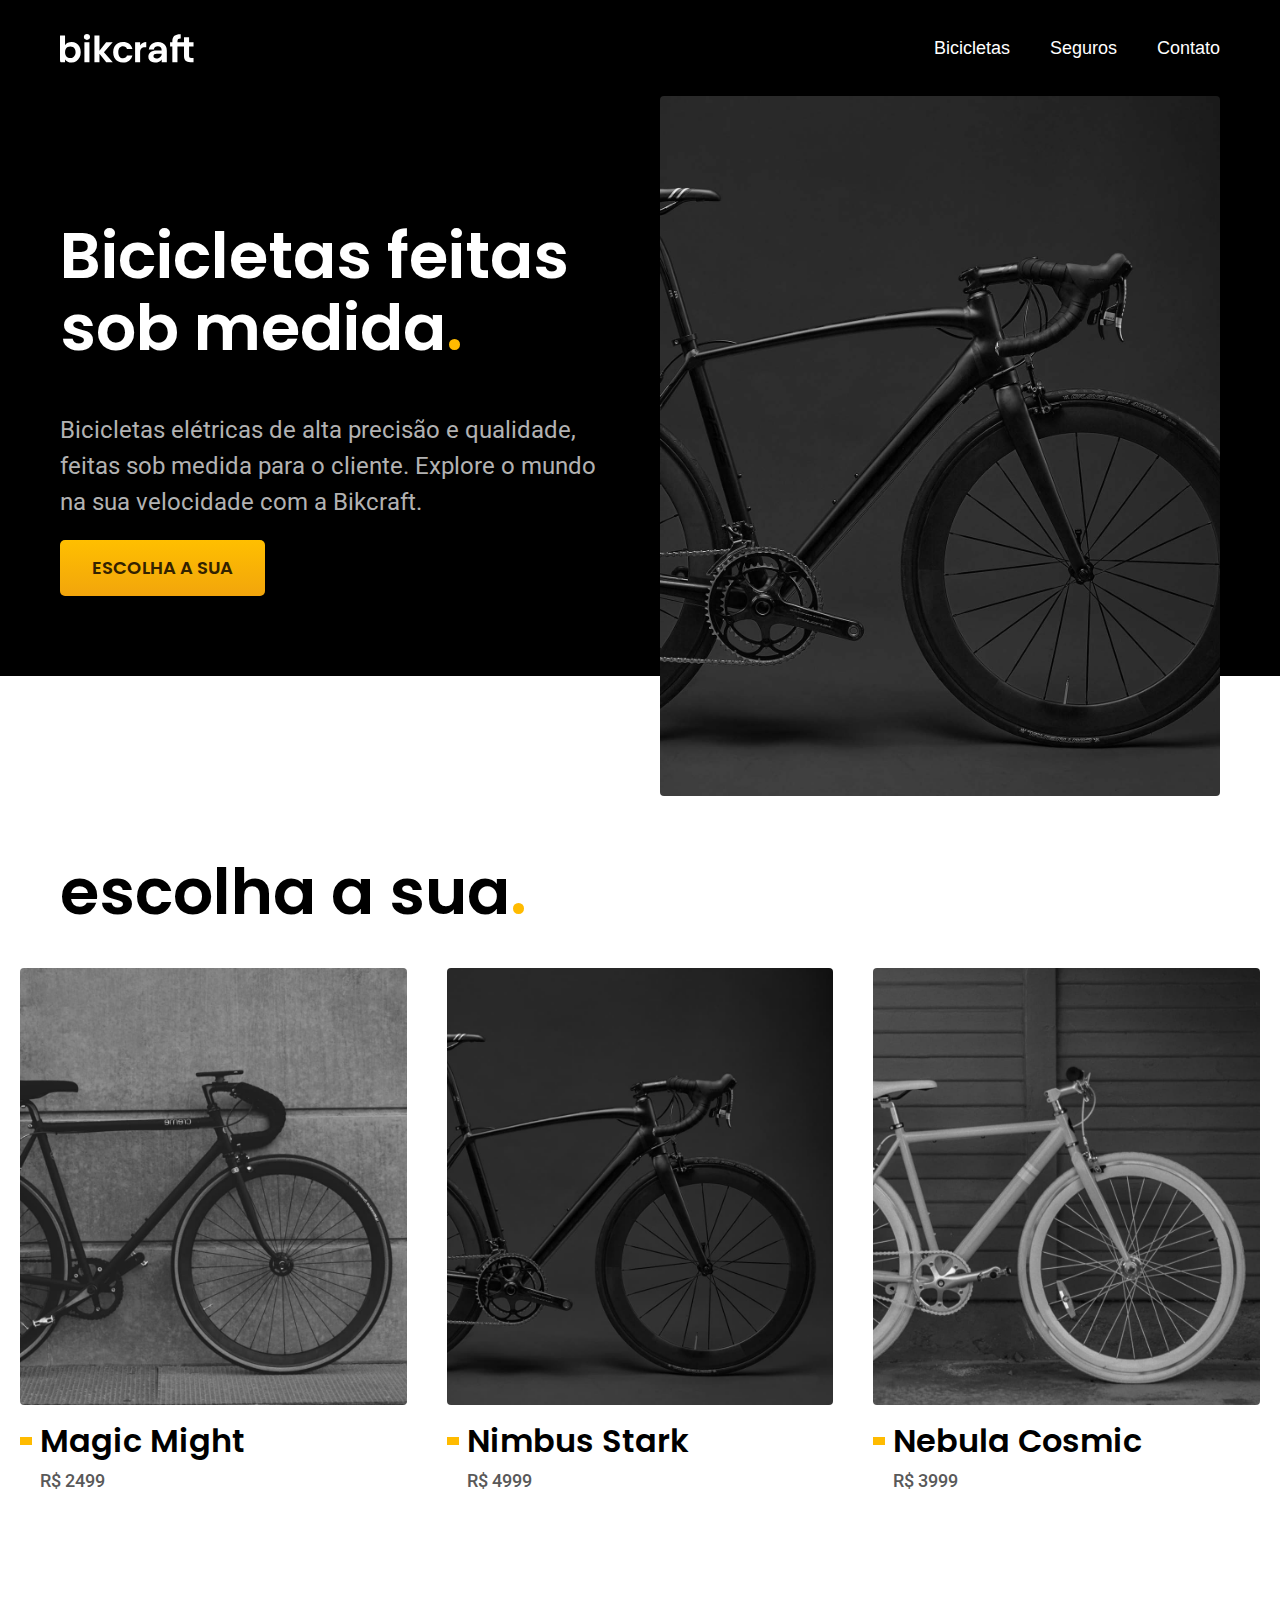
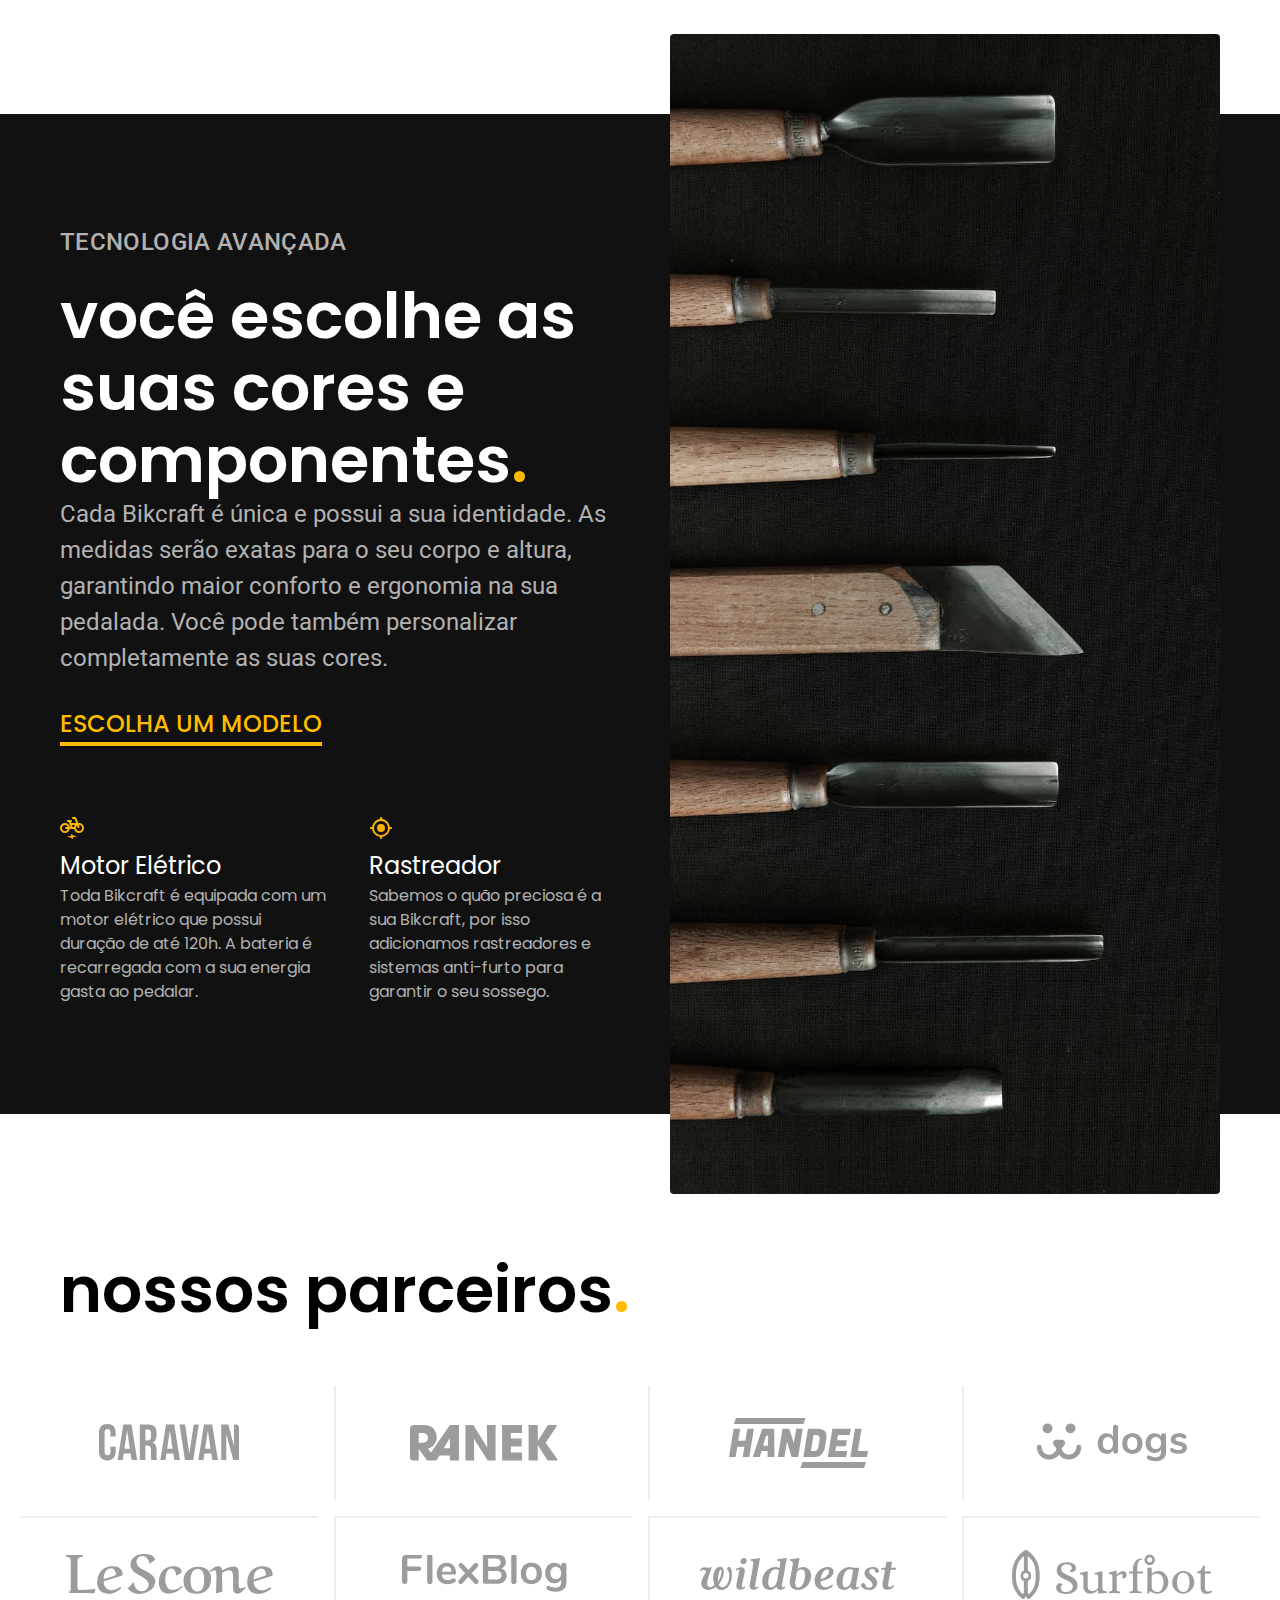
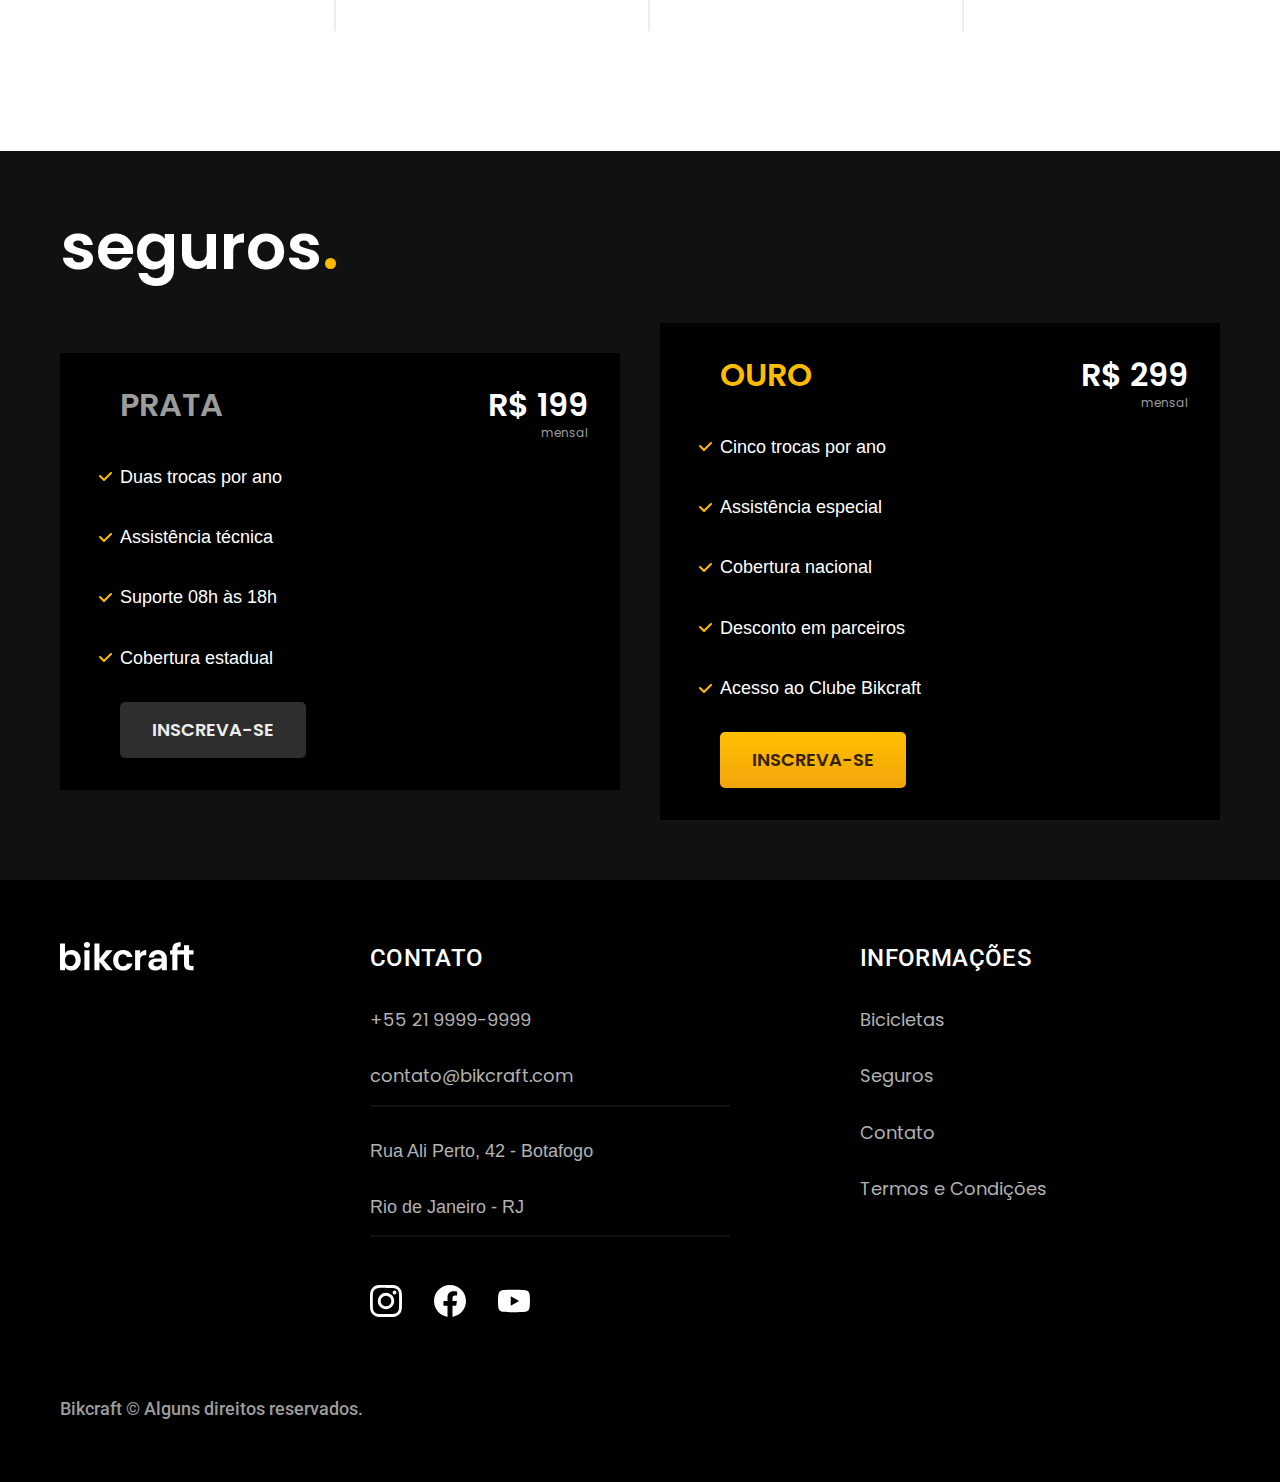
==== index.html @ ca88aca2 "alteração style.css" ====
<!DOCTYPE html>
<html lang="pt-br">

<head>
  <meta charset="UTF-8">
  <meta name="viewport" content="width=device-width, initial-scale=1.0">

  <title>Bikcraft - Bicicletas Elétricas</title>
  <meta name="description" content="">
  <link rel="preload" href="/css/style.css" as="style">
  <link rel="stylesheet" href="./css/style.css">
  <link rel="stylesheet" href="./css/style.css">

  <link rel="preconnect" href="https://fonts.googleapis.com">
  <link rel="preconnect" href="https://fonts.gstatic.com" crossorigin>
  <link href="https://fonts.googleapis.com/css2?family=Poppins:wght@400;600&family=Merriweather:ital,wght@1,900&family=Roboto:wght@400;500&display=swap" rel="stylesheet">
</head>

<body>
  <header class="header-bg">
    <div class="header container">
      <img src="img/bikcraft.svg" alt="Bikcraft">

      <nav aria-label="primaria">
        <ul class="header-menu font-1-m">
          <li><a href="./bicicletas.html">Bicicletas</a></li>
          <li><a href="./seguros.html">Seguros</a></li>
          <li><a href="./contato.html">Contato</a></li>
        </ul>
      </nav>
    </div>
  </header>

  <main class="introducao-bg">
    <div class="introducao container">
      <div class="introducao-conteudo">
        <h1 class="font-1-xxl cor-0">Bicicletas feitas
          sob medida<span class="cor-p1 font-1-xxl">.</span></h1>
        <p class="font-2-l cor-5">Bicicletas elétricas de alta precisão e qualidade, feitas sob medida para o cliente. Explore o mundo na sua velocidade com a Bikcraft.</p>
        <a class="botao" href="./bicicletas.html">ESCOLHA A SUA</a>
      </div>
      <div>
        <img src="img/fotos/introducao.jpg" alt="Bicicleta elétrica preta">
      </div>
    </div>
  </main>

  <article class="bicicletas-lista">
    <h2 class="font-1-xxl container">escolha a sua<span class="cor-p1 font-1-xxl">.</span>
    </h2>

    <ul>
      <li>
        <a href="./bicicletas/magic.html">
          <img src="img/bicicletas/magic-home.jpg" alt="bicicleta preta">
          <h3 class="font-1-xl cor-12">Magic Might</h3>
          <span class="font-2-m cor-8">R$ 2499</span>
        </a>
      </li>
      <li>
        <a href="./bicicletas/magic.html">
          <img src="img/bicicletas/nimbus-home.jpg" alt="bicicleta preta">
          <h3 class="font-1-xl cor-12">Nimbus Stark</h3>
          <span class="font-2-m cor-8">R$ 4999</span>
        </a>
      </li>
      <li>
        <a href="./bicicletas/magic.html">
          <img src="img/bicicletas/nebula-home.jpg" alt="bicicleta preta">
          <h3 class="font-1-xl cor-12">Nebula Cosmic</h3>
          <span class="font-2-m cor-8">R$ 3999</span>
        </a>
      </li>
    </ul>
  </article>

  <article class="tecnologia-bg">
    <div class="tecnologia container">
      <div class="tecnologia-conteudo">
        <span class="cor-5 font-2-l-b">Tecnologia Avançada</span>

        <h1 class="font-1-xxl cor-0">você escolhe as suas cores e componentes<span class="cor-p1 font-1-xxl">.</span></h1>
        <p class="cor-5 font-2-l">Cada Bikcraft é única e possui a sua identidade. As medidas serão exatas para o seu corpo e altura, garantindo maior conforto e ergonomia na sua pedalada. Você pode também personalizar completamente as suas cores.</p>
        <a class="link" href="./bicicleta.html">ESCOLHA UM MODELO</a>
        <div class="info-flex">
          <div>
            <img src="img/icones/eletrica.svg" alt="">
            <h3 class="font-1-l cor-0">Motor Elétrico</h3>
            <p class="cor-5 font-1-s">Toda Bikcraft é equipada com um motor elétrico que possui duração de até 120h. A bateria é recarregada com a sua energia gasta ao pedalar.</p>
          </div>
          <div>
            <img src="img/icones/rastreador.svg" alt="">
            <h3 class="font-1-l cor-0"">Rastreador</h3>
        <p class=" cor-5 font-1-s">Sabemos o quão preciosa é a sua Bikcraft, por isso adicionamos rastreadores e sistemas anti-furto para garantir o seu sossego.</p>
          </div>
        </div>
      </div>
      <div class="tecnologia-imagem">
        <img src="img/fotos/tecnologia.jpg" alt="">
      </div>
    </div>
  </article>


  <section class="parceiros" aria-label="Nossos Parceiros">
    <h2 class="container font-1-xxl">nossos parceiros<span class="cor-p1 font-1-xxl">.</span></h2>

    <ul>
      <li><img src="img/parceiros/caravan.svg" alt="caravan"></li>
      <li><img src="img/parceiros/ranek.svg" alt="ranek.svg"></li>
      <li><img src="img/parceiros/handel.svg" alt="handel.svg"></li>
      <li><img src="img/parceiros/dogs.svg" alt="dogs.svg"></li>
      <li><img src="img/parceiros/lescone.svg" alt="lescone.svg"></li>
      <li><img src="img/parceiros/flexblog.svg" alt="flexblog.svg"></li>
      <li><img src="img/parceiros/wildbeast.svg" alt="wildbeast.svg"></li>
      <li><img src="img/parceiros/surfbot.svg" alt="surfbot.svg"></li>
    </ul>
  </section>


  <article class="seguros-bg">
    <div class="seguros container">
      <h2 class="font-1-xxl cor-0">seguros<span class="cor-p1 font-1-xxl">.</span></h2>
      <div class="seguros-item">
        <h3 class="font-1-xl cor-6">PRATA</h3>
        <span class="font-1-xl cor-0">R$ 199 <span class="font-1-xs cor-6">mensal</span></span>
        <ul class="font-2-m cor-0">
          <li>Duas trocas por ano</li>
          <li>Assistência técnica</li>
          <li>Suporte 08h às 18h</li>
          <li>Cobertura estadual</li>
        </ul>
        <a class="botao secundario" href="./orcamento.html">Inscreva-se</a>
      </div>

      <div class="seguros-item">
        <h3 class="font-1-xl cor-p1">OURO</h3>
        <span class="font-1-xl cor-0">R$ 299 <span class="font-1-xs cor-6">mensal</span></span>
        <ul class="font-2-m cor-0">
          <li>Cinco trocas por ano</li>
          <li>Assistência especial</li>
          <li>Cobertura nacional</li>
          <li>Desconto em parceiros</li>
          <li>Acesso ao Clube Bikcraft</li>

        </ul>
        <a class="botao " href="./orcamento.html">Inscreva-se</a>
      </div>
    </div>
  </article>

  <footer class="footer-bg">

    <div class="footer container">
      <img src="img/bikcraft.svg" alt="Bikcraft">
      <div class="footer-contato">
        <h3 class="font-2-l-b cor-0">Contato</h3>
        <ul class="font-2-m cor-5">
          <li> <a class="font-1-m cor-5" href="tel:+55219999999">+55 21 9999-9999</a></li>
          <li> <a class="font-1-m cor-5" href="mailto:contato@bikcraft.com">contato@bikcraft.com</a></li>
          <li>Rua Ali Perto, 42 - Botafogo</li>
          <li>Rio de Janeiro - RJ</li>
        </ul>
        <div class="footer-redes">
          <a href="">
            <img src="img/redes/instagram.svg" alt="Instagram">
          </a>
          <a href="">
            <img src="img/redes/facebook.svg" alt="Facebook">
          </a>
          <a href="">
            <img src="img/redes/youtube.svg" alt="Youtube">
          </a>

        </div>
      </div>
      <div class="footer-informacoes">
        <h3 class="font-2-l-b cor-0">Informações</h3>
        <nav>
          <ul class="font-1-m cor-5">
            <li><a class="font-1-m cor-5" href="./bicicletas.html">Bicicletas</a></li>
            <li><a class="font-1-m cor-5" href="./seguros.html">Seguros</a></li>
            <li><a class="font-1-m cor-5" href="./contato.html">Contato</a></li>
            <li><a class="font-1-m cor-5" href="./termos.html">Termos e Condições</a></li>
          </ul>
        </nav>

      </div>
      <p class=" footer-copy font-2-m cor-6">Bikcraft © Alguns direitos reservados.</p>
    </div>
  </footer>
</body>

</html>
---- css/style.css ----
@import "./global/global.css";
@import "/css/ultilidades/tipografia.css";
@import "/css/ultilidades/cores.css";
@import "./global/header.css";
@import "./home/footer.css";
/* Ultilidades */

/* Home */
@import "./home/introducao.css";
@import "./home/tecnologia.css";
@import "./home/parceiros.css";
@import "./home/depoimento.css";
/*Bicicletas */
@import "./bicicletas/bicicletas-lista.css";

/* Bicicletas */
@import "./bicicletas/bicicletas.css";
@import "./bicicletas/bicicletas-lista.css";

/*Bicicleta */
@import "./bicicleta/bicicleta.css";
@import "./bicicleta/seguro.css";

/* Seguros */
@import "./seguros/seguros.css";
@import "./seguros/perguntas.css";

/* Contato */
@import "./contato/contato.css";
@import "./contato/lojas.css";

/*Termos*/
@import "./termos/termos.css";

@import "/css/ultilidades/formulario.css";
@import "/css/ultilidades/componentes.css";



@import "/css/orcamento/orcamento.css";
---- css/style.css ----
@import "./global/global.css";
@import "/css/ultilidades/tipografia.css";
@import "/css/ultilidades/cores.css";
@import "./global/header.css";
@import "./home/footer.css";
/* Ultilidades */

/* Home */
@import "./home/introducao.css";
@import "./home/tecnologia.css";
@import "./home/parceiros.css";
@import "./home/depoimento.css";
/*Bicicletas */
@import "./bicicletas/bicicletas-lista.css";

/* Bicicletas */
@import "./bicicletas/bicicletas.css";
@import "./bicicletas/bicicletas-lista.css";

/*Bicicleta */
@import "./bicicleta/bicicleta.css";
@import "./bicicleta/seguro.css";

/* Seguros */
@import "./seguros/seguros.css";
@import "./seguros/perguntas.css";

/* Contato */
@import "./contato/contato.css";
@import "./contato/lojas.css";

/*Termos*/
@import "./termos/termos.css";

@import "/css/ultilidades/formulario.css";
@import "/css/ultilidades/componentes.css";



@import "/css/orcamento/orcamento.css";
---- css/style.css ----
@import "./global/global.css";
@import "/css/ultilidades/tipografia.css";
@import "/css/ultilidades/cores.css";
@import "./global/header.css";
@import "./home/footer.css";
/* Ultilidades */

/* Home */
@import "./home/introducao.css";
@import "./home/tecnologia.css";
@import "./home/parceiros.css";
@import "./home/depoimento.css";
/*Bicicletas */
@import "./bicicletas/bicicletas-lista.css";

/* Bicicletas */
@import "./bicicletas/bicicletas.css";
@import "./bicicletas/bicicletas-lista.css";

/*Bicicleta */
@import "./bicicleta/bicicleta.css";
@import "./bicicleta/seguro.css";

/* Seguros */
@import "./seguros/seguros.css";
@import "./seguros/perguntas.css";

/* Contato */
@import "./contato/contato.css";
@import "./contato/lojas.css";

/*Termos*/
@import "./termos/termos.css";

@import "/css/ultilidades/formulario.css";
@import "/css/ultilidades/componentes.css";



@import "/css/orcamento/orcamento.css";
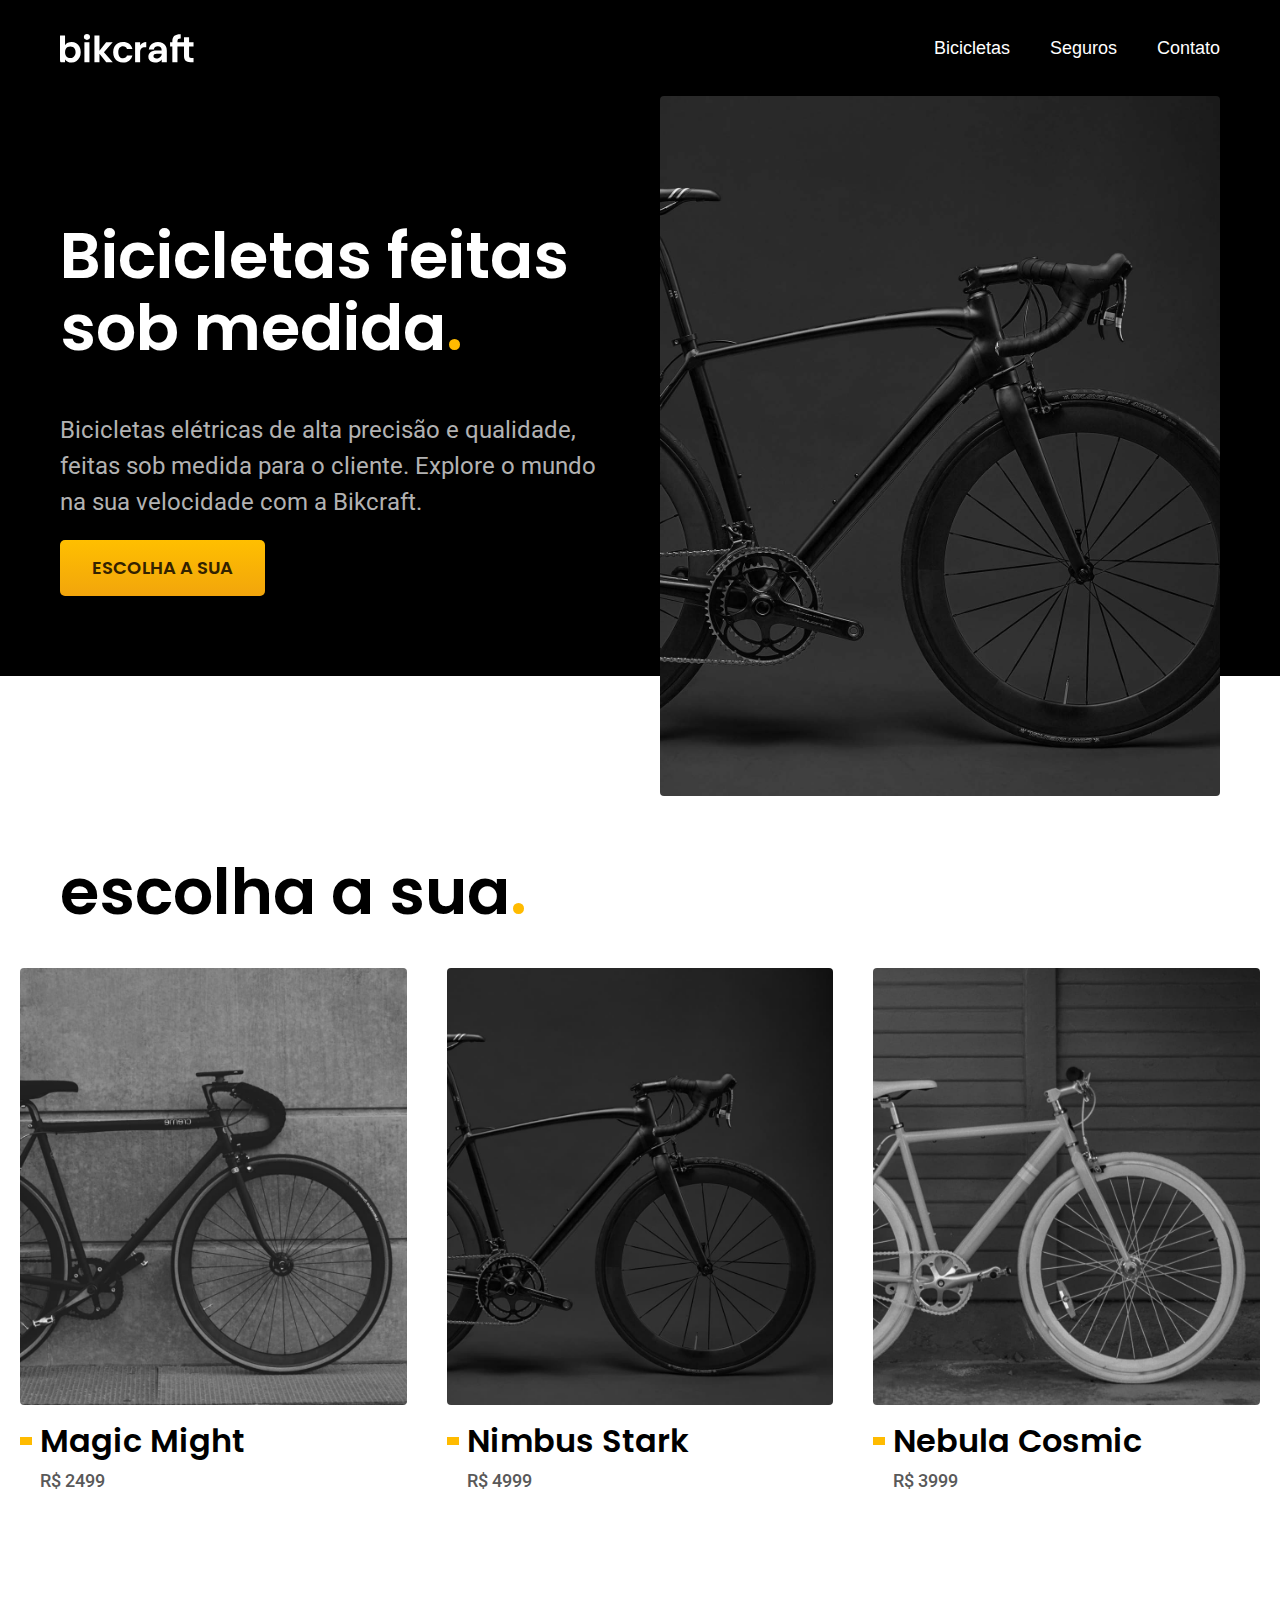
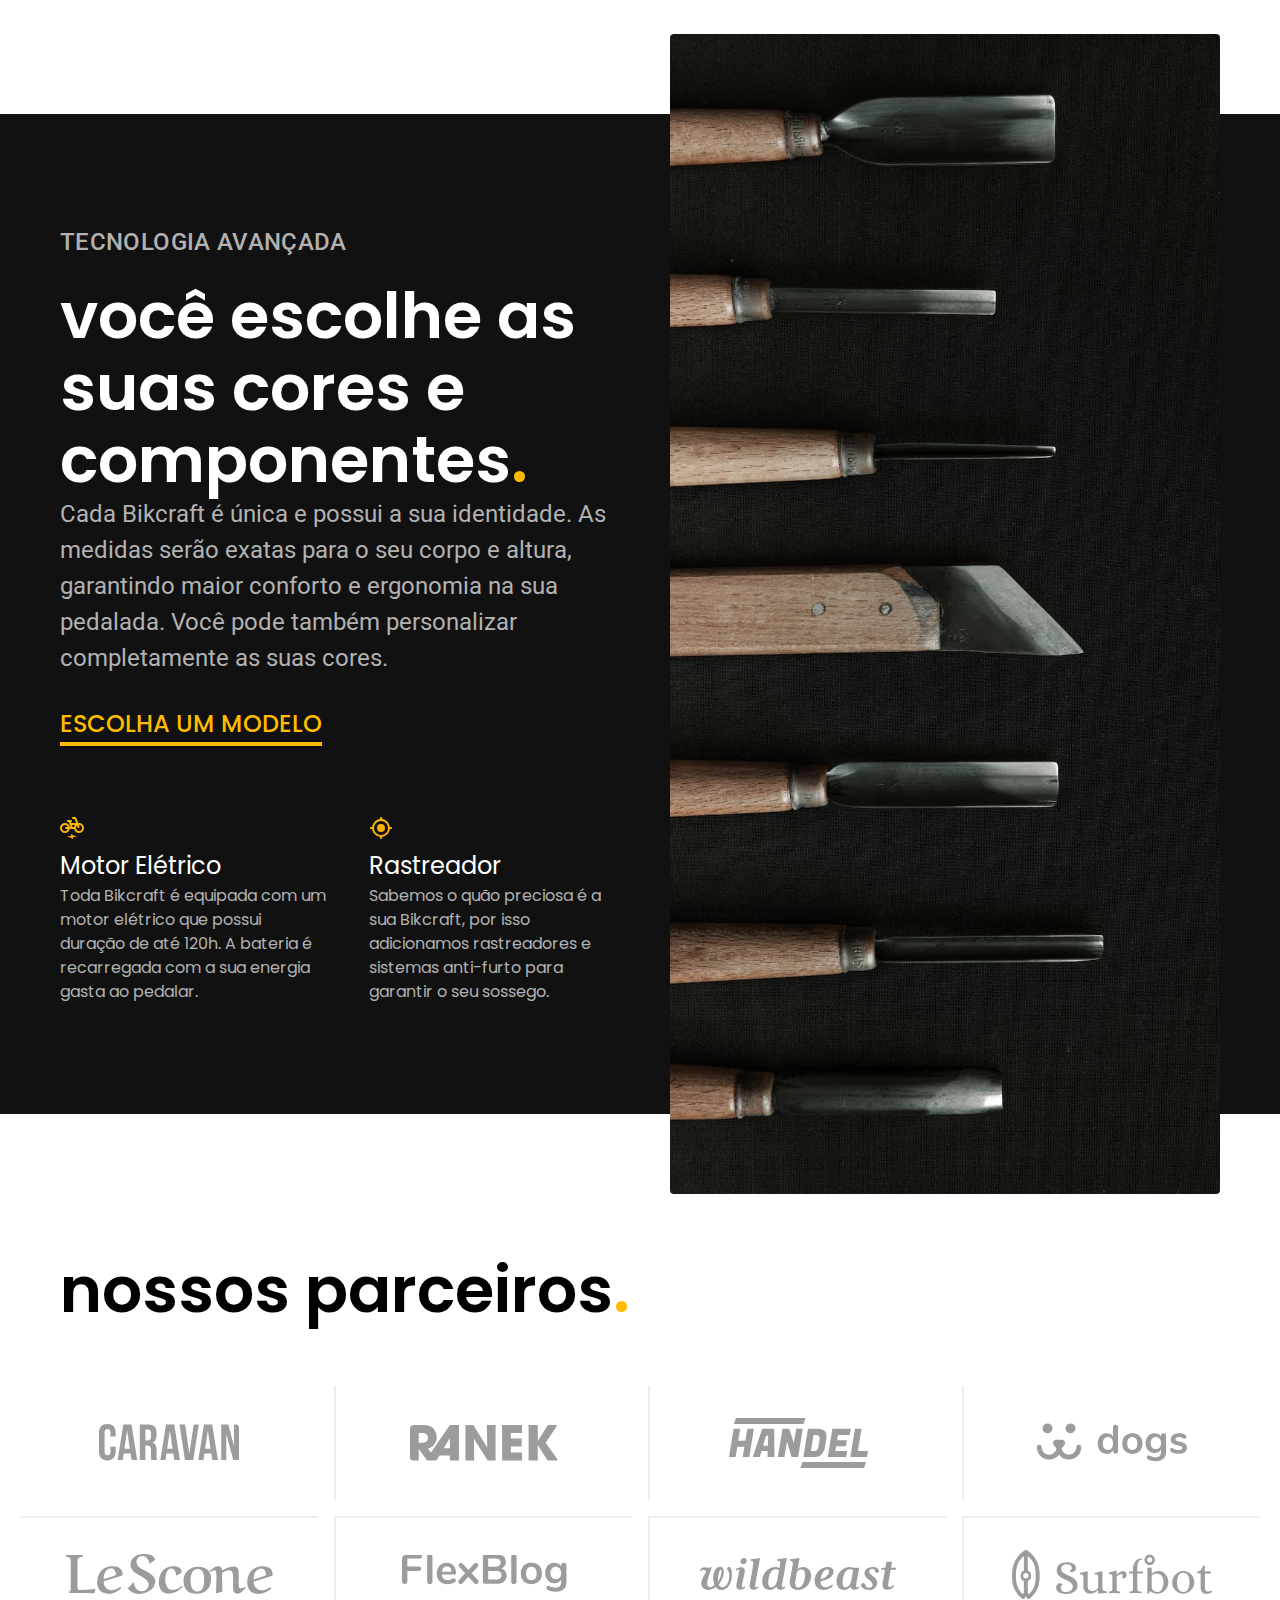
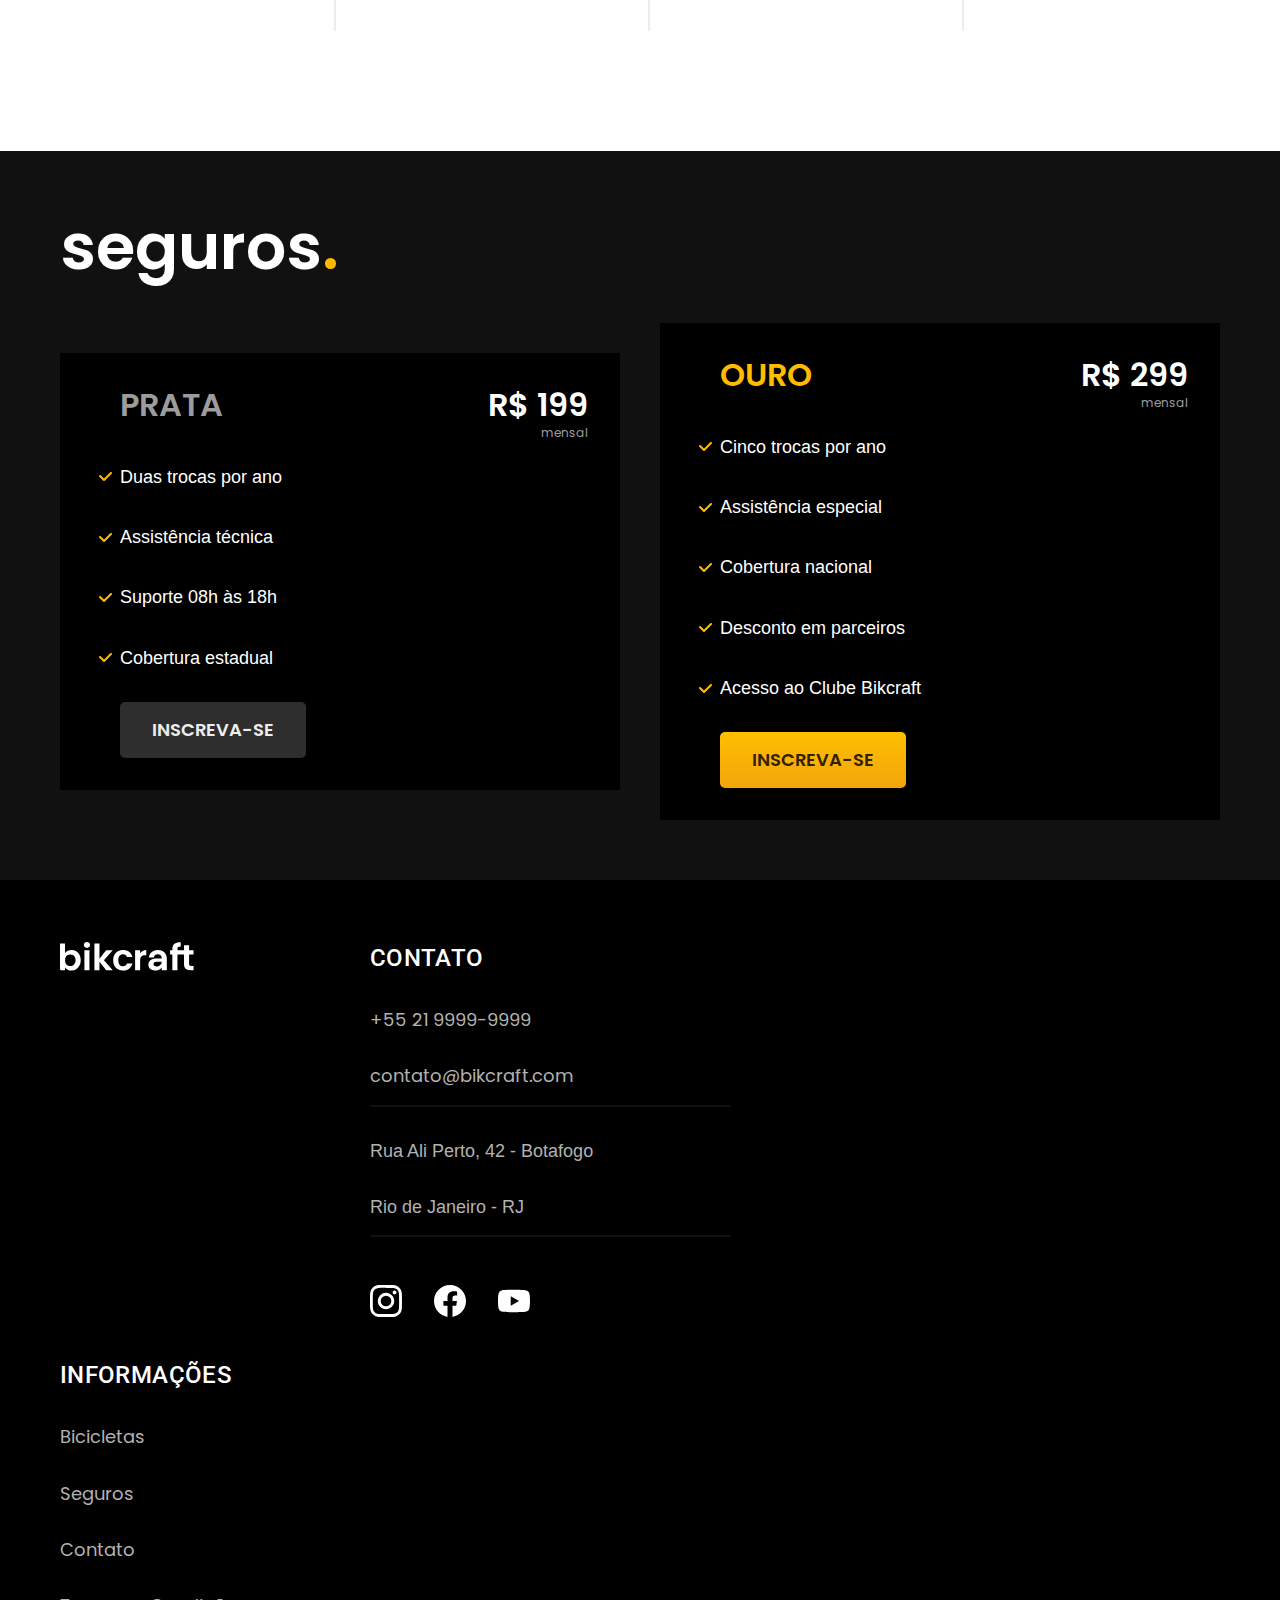
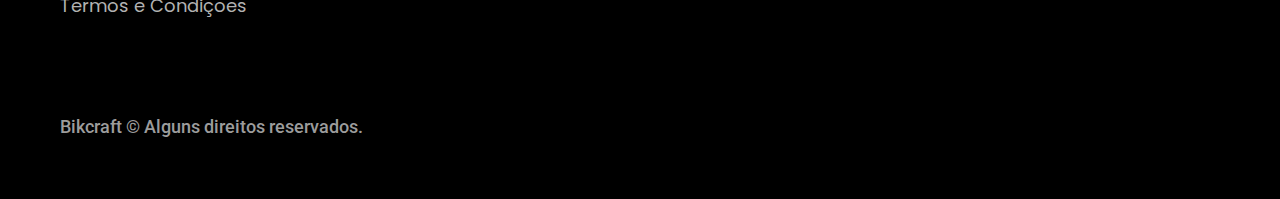
==== commit 33a9d5ec: "js em formularios" ====
--- a/index.html
+++ b/index.html
@@ -173,7 +173,8 @@
           </a>
 
         </div>
-      </div>
+      </div>Failed to load resource: the server responded with a status of 404 (Not Found)
+
       <div class="footer-informacoes">
         <h3 class="font-2-l-b cor-0">Informações</h3>
         <nav>
@@ -189,6 +190,7 @@
       <p class=" footer-copy font-2-m cor-6">Bikcraft © Alguns direitos reservados.</p>
     </div>
   </footer>
+  <script src="./js/script.js"> </script>
 </body>
 
 </html>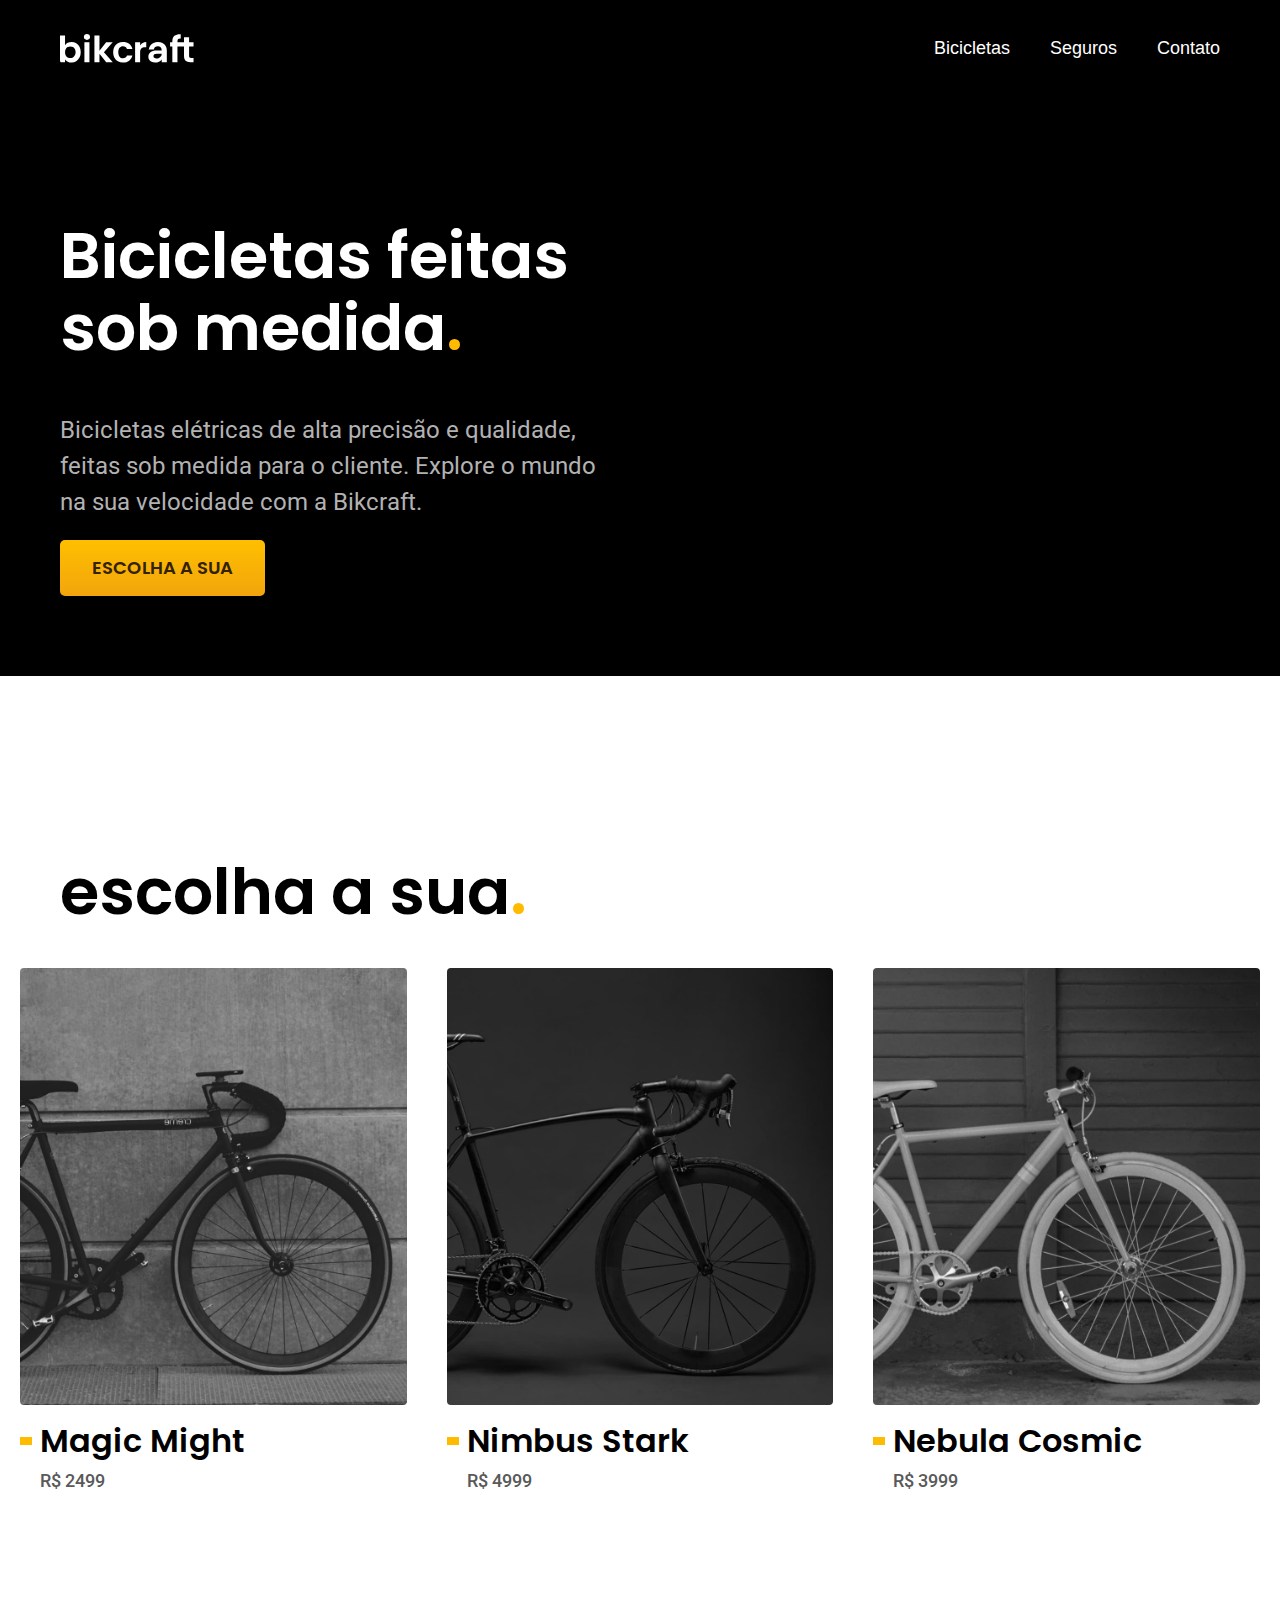
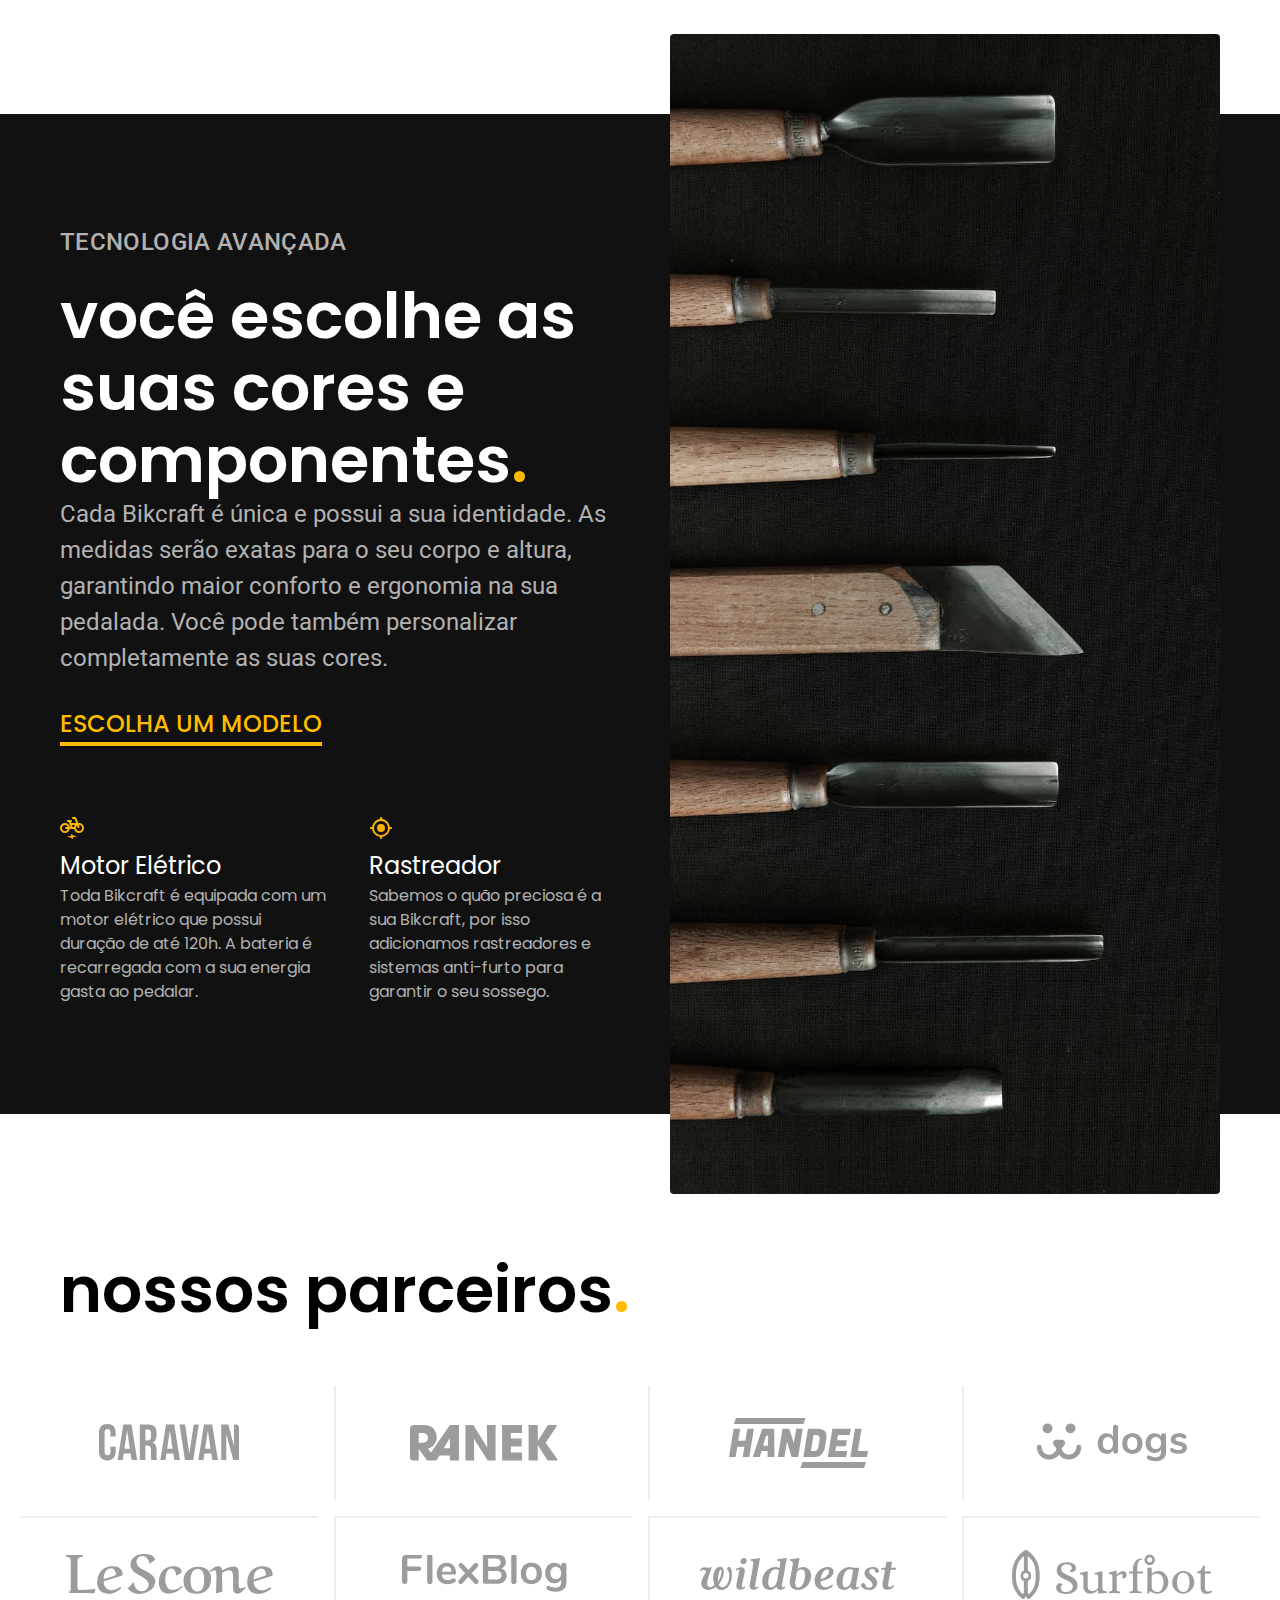
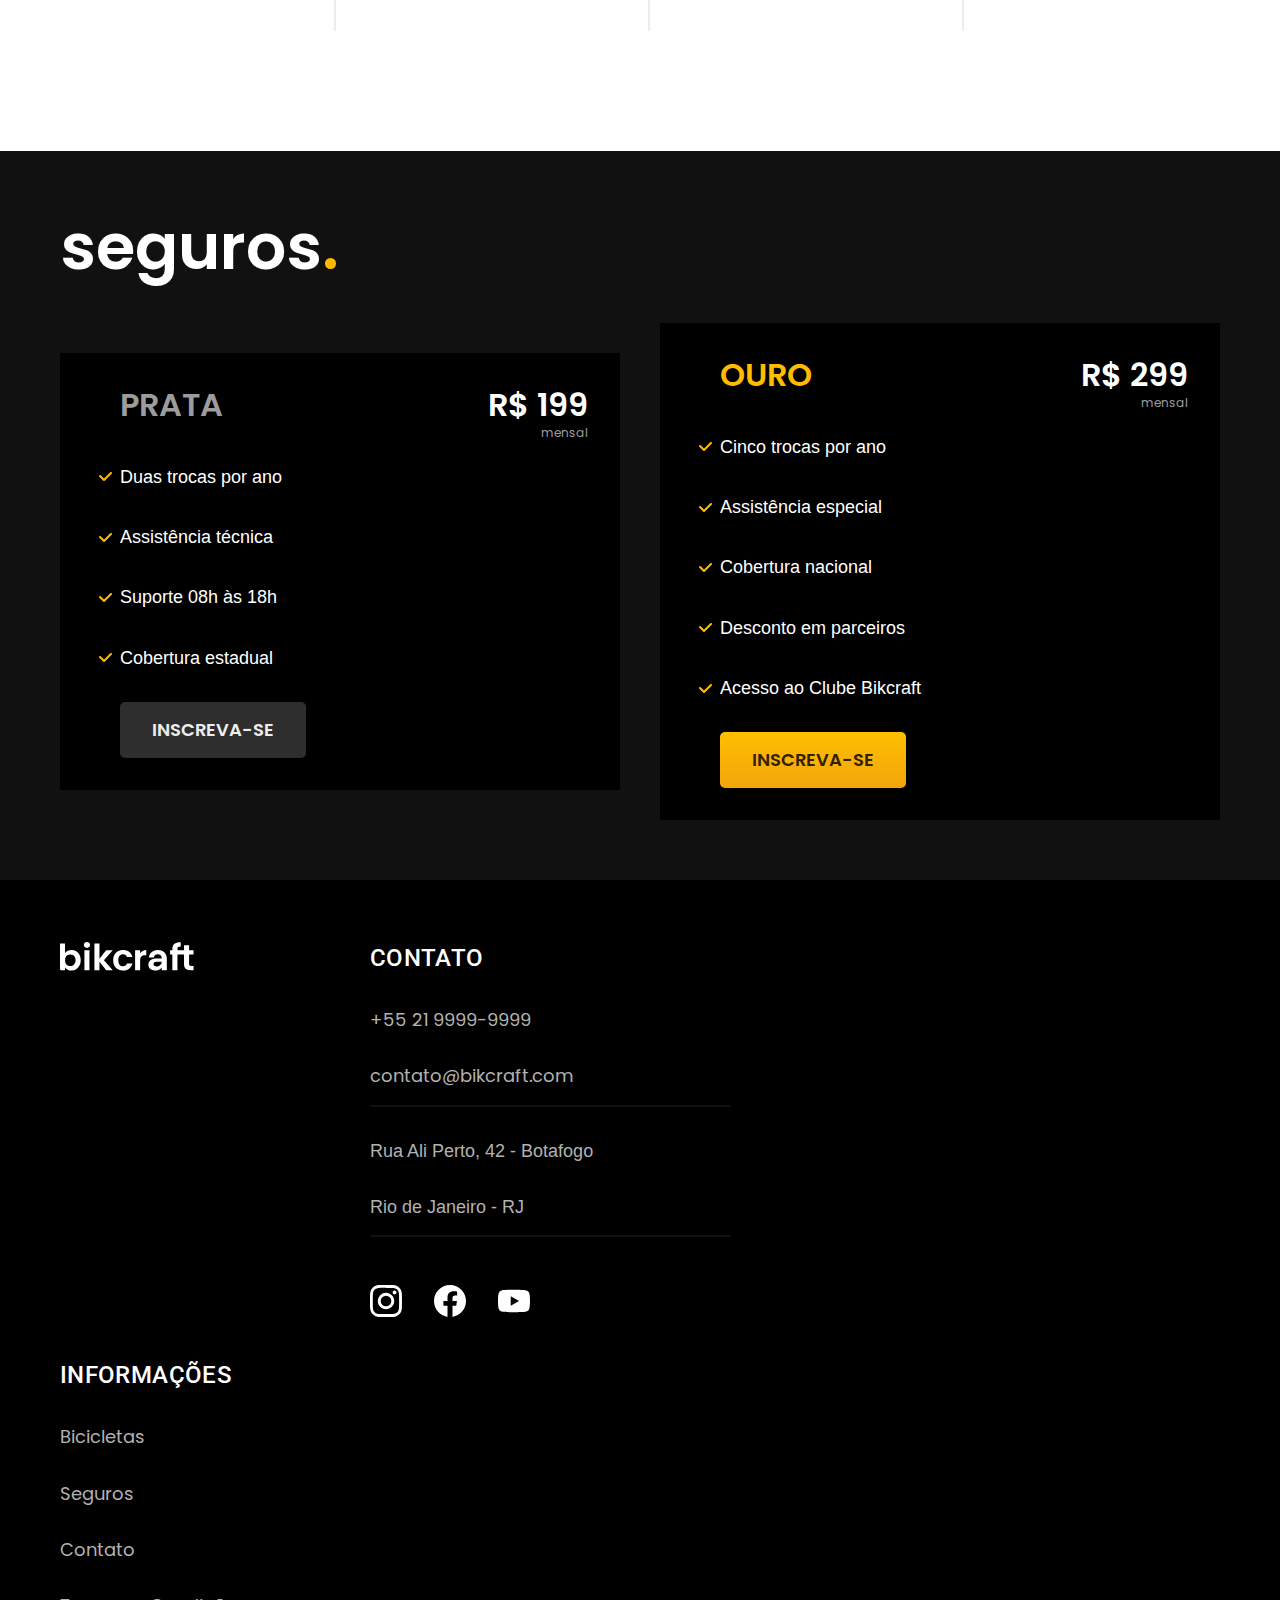
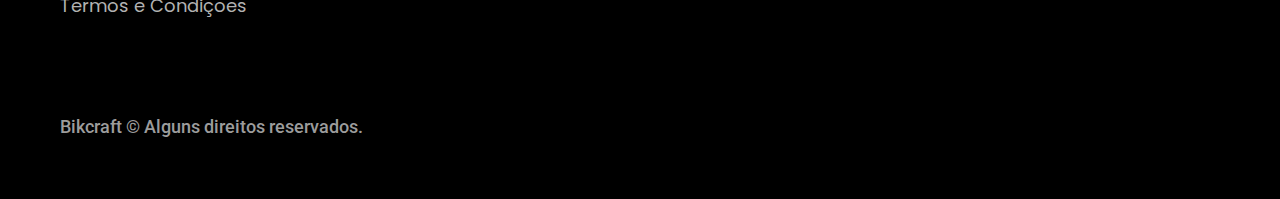
==== commit a4fe801b: "modificaçã head" ====
--- a/index.html
+++ b/index.html
@@ -7,9 +7,9 @@
 
   <title>Bikcraft - Bicicletas Elétricas</title>
   <meta name="description" content="">
-  <link rel="preload" href="/css/style.css" as="style">
-  <link rel="stylesheet" href="./css/style.css">
-  <link rel="stylesheet" href="./css/style.css">
+  <link rel="preload" href="css/style.css" as="style">
+  <link rel="stylesheet" href="css/style.css">
+
 
   <link rel="preconnect" href="https://fonts.googleapis.com">
   <link rel="preconnect" href="https://fonts.gstatic.com" crossorigin>
@@ -34,13 +34,13 @@
   <main class="introducao-bg">
     <div class="introducao container">
       <div class="introducao-conteudo">
-        <h1 class="font-1-xxl cor-0">Bicicletas feitas
+        <h1 class="font-1-xxl cor-0 fadeInDown" data-anime="200">Bicicletas feitas
           sob medida<span class="cor-p1 font-1-xxl">.</span></h1>
-        <p class="font-2-l cor-5">Bicicletas elétricas de alta precisão e qualidade, feitas sob medida para o cliente. Explore o mundo na sua velocidade com a Bikcraft.</p>
-        <a class="botao" href="./bicicletas.html">ESCOLHA A SUA</a>
+        <p class="font-2-l cor-5 fadeInDown" data-anime="400">Bicicletas elétricas de alta precisão e qualidade, feitas sob medida para o cliente. Explore o mundo na sua velocidade com a Bikcraft.</p>
+        <a class="botao fadeInDown" href="./bicicletas.html" data-anime="600">ESCOLHA A SUA</a>
       </div>
       <div>
-        <img src="img/fotos/introducao.jpg" alt="Bicicleta elétrica preta">
+        <img src="img/fotos/introducao.jpg" class="fadeInDown" data-anime="800" alt="Bicicleta elétrica preta">
       </div>
     </div>
   </main>
@@ -190,6 +190,7 @@
       <p class=" footer-copy font-2-m cor-6">Bikcraft © Alguns direitos reservados.</p>
     </div>
   </footer>
+  <script src="js/plugins/simple-anime.js"></script>
   <script src="./js/script.js"> </script>
 </body>
 
--- a/css/style.css
+++ b/css/style.css
@@ -1,3 +1,4 @@
+@import "./ultilidades/animacao.css";
 @import "./global/global.css";
 @import "/css/ultilidades/tipografia.css";
 @import "/css/ultilidades/cores.css";
@@ -35,6 +36,4 @@
 @import "/css/ultilidades/formulario.css";
 @import "/css/ultilidades/componentes.css";
 
-
-
 @import "/css/orcamento/orcamento.css";
--- a/css/style.css
+++ b/css/style.css
@@ -1,3 +1,4 @@
+@import "./ultilidades/animacao.css";
 @import "./global/global.css";
 @import "/css/ultilidades/tipografia.css";
 @import "/css/ultilidades/cores.css";
@@ -35,6 +36,4 @@
 @import "/css/ultilidades/formulario.css";
 @import "/css/ultilidades/componentes.css";
 
-
-
 @import "/css/orcamento/orcamento.css";
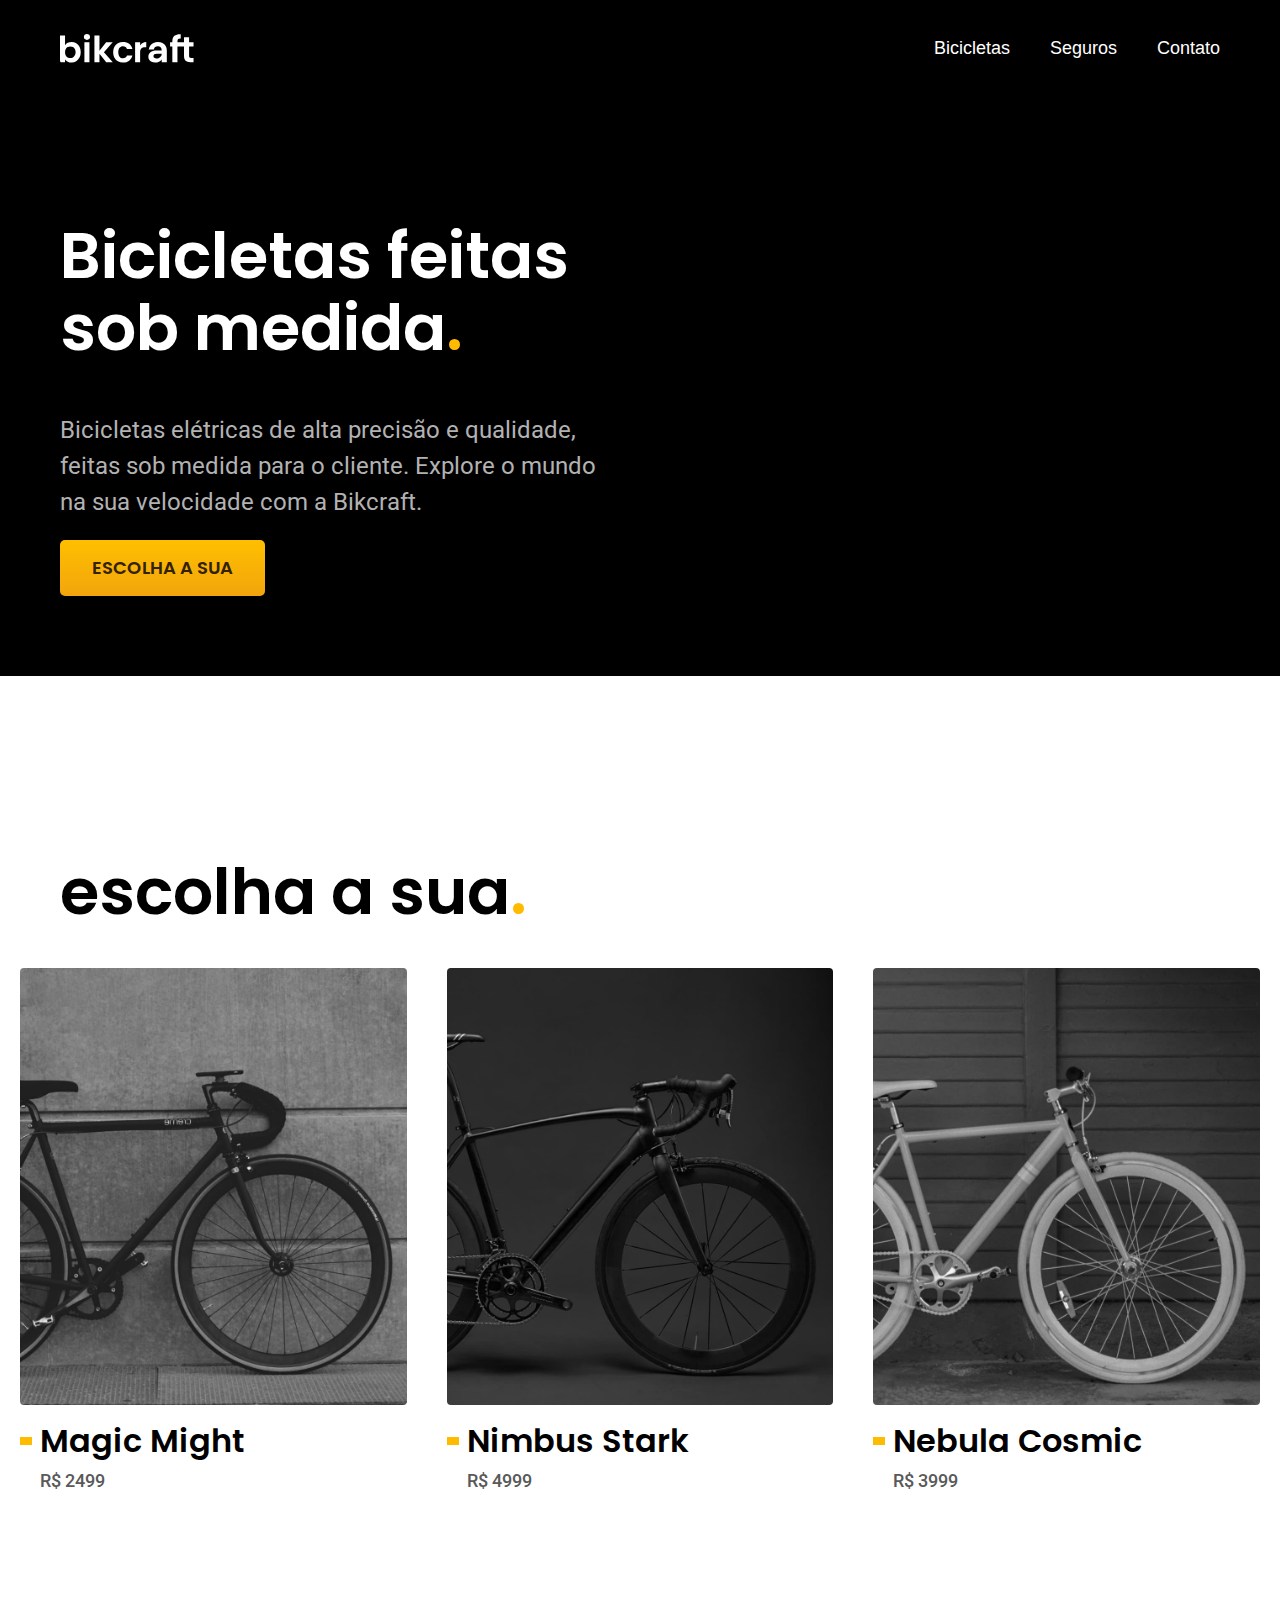
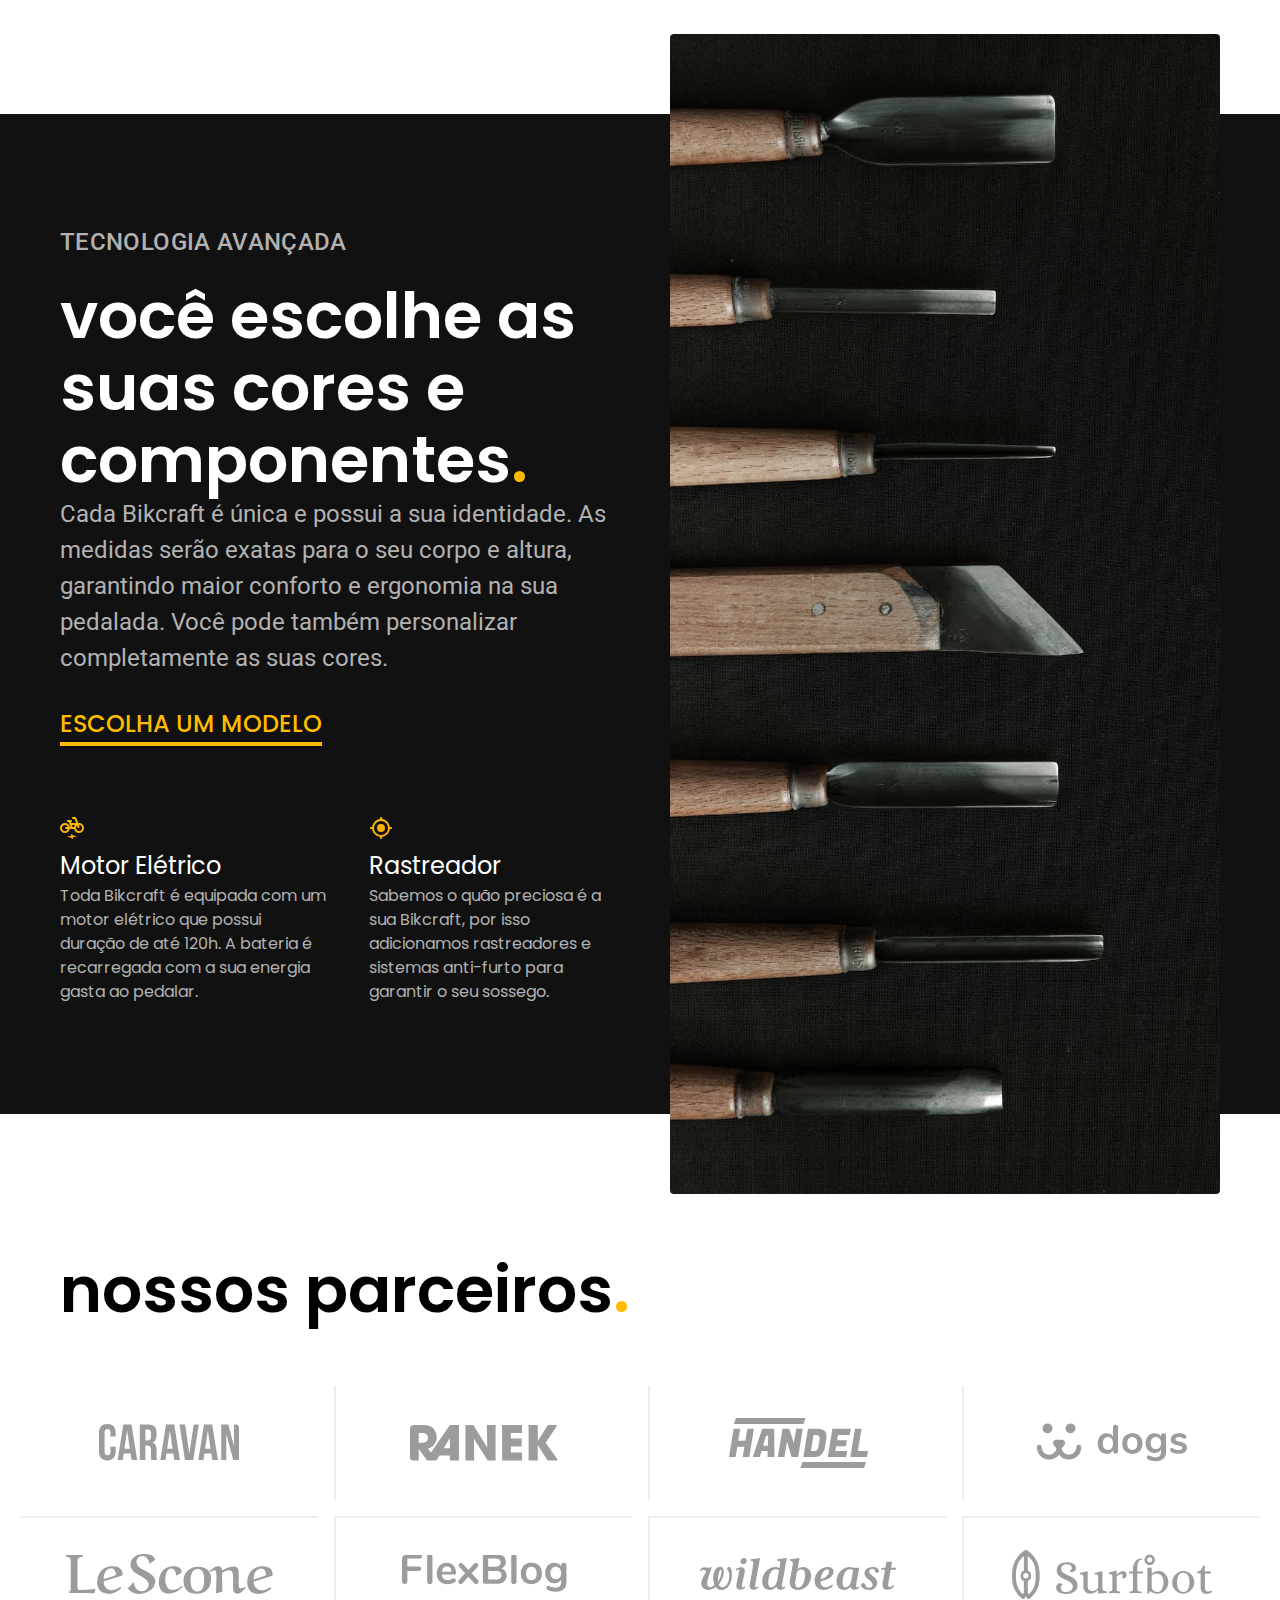
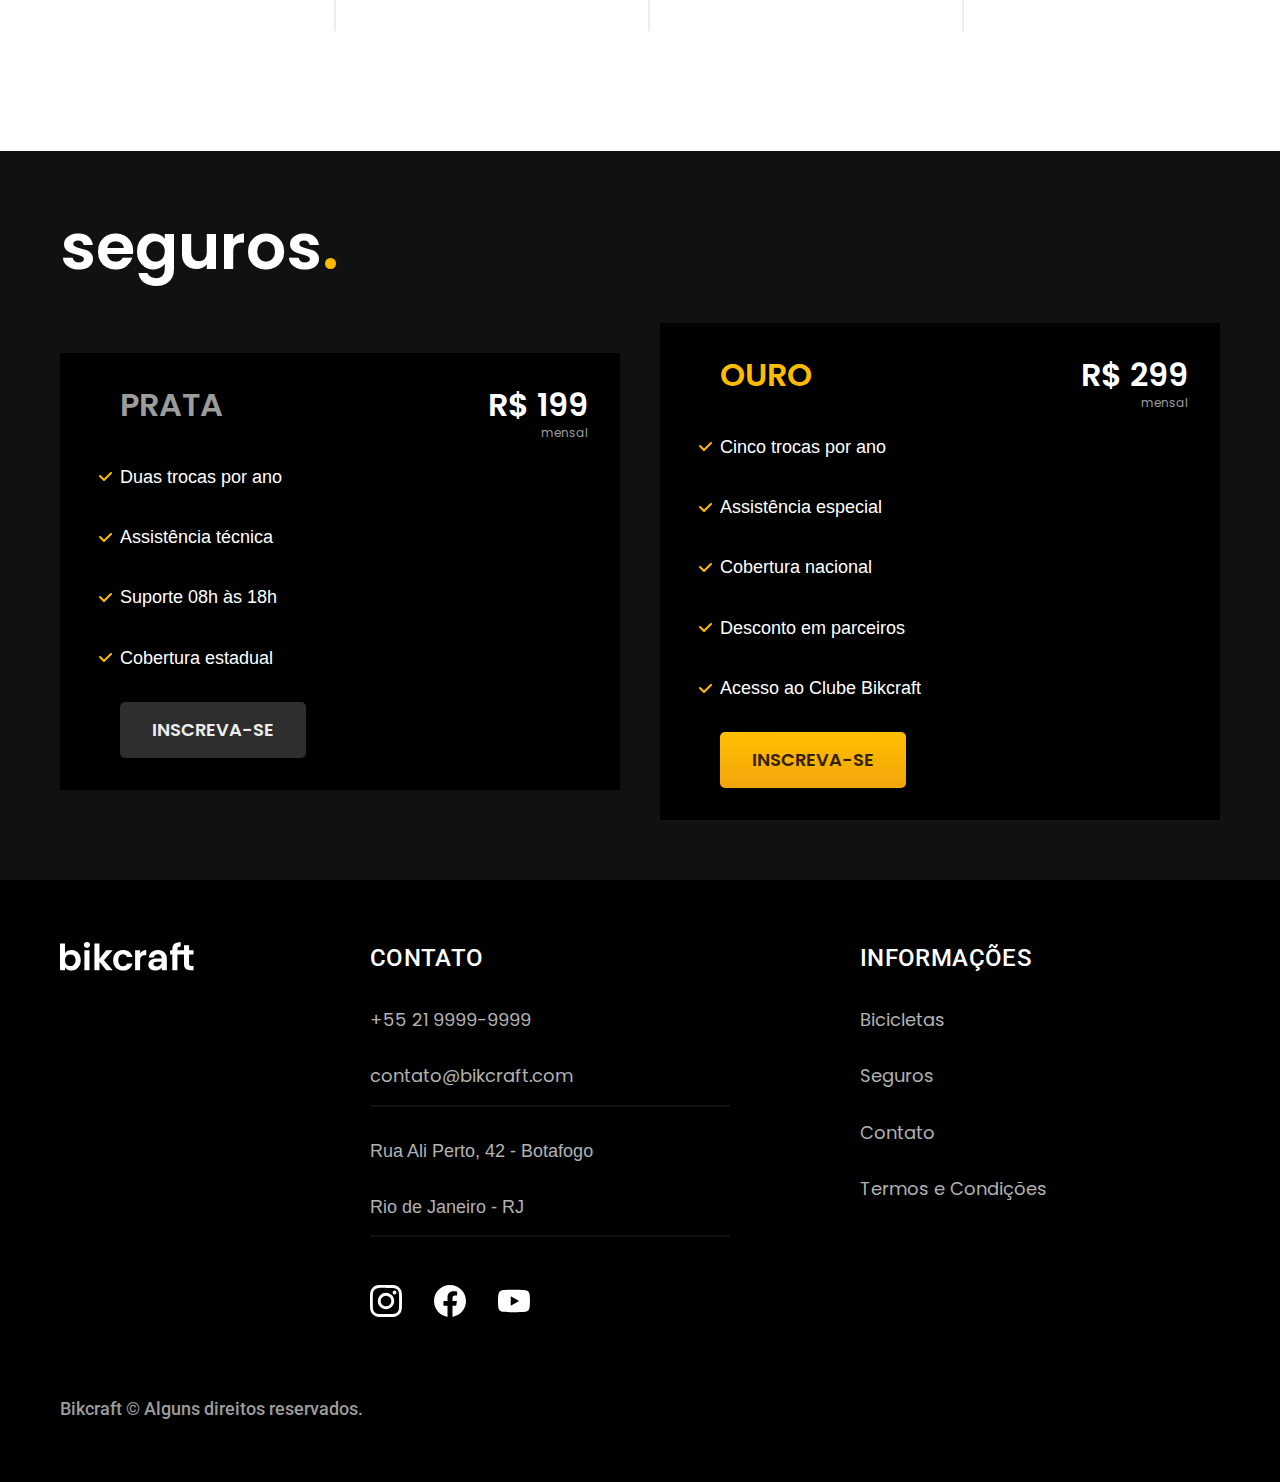
==== commit 353d114a: "correção de links" ====
--- a/index.html
+++ b/index.html
@@ -81,7 +81,7 @@
 
         <h1 class="font-1-xxl cor-0">você escolhe as suas cores e componentes<span class="cor-p1 font-1-xxl">.</span></h1>
         <p class="cor-5 font-2-l">Cada Bikcraft é única e possui a sua identidade. As medidas serão exatas para o seu corpo e altura, garantindo maior conforto e ergonomia na sua pedalada. Você pode também personalizar completamente as suas cores.</p>
-        <a class="link" href="./bicicleta.html">ESCOLHA UM MODELO</a>
+        <a class="link" href="./bicicletas.html">ESCOLHA UM MODELO</a>
         <div class="info-flex">
           <div>
             <img src="img/icones/eletrica.svg" alt="">
@@ -173,7 +173,7 @@
           </a>
 
         </div>
-      </div>Failed to load resource: the server responded with a status of 404 (Not Found)
+      </div>
 
       <div class="footer-informacoes">
         <h3 class="font-2-l-b cor-0">Informações</h3>
--- a/css/style.css
+++ b/css/style.css
@@ -1,7 +1,7 @@
-@import "./ultilidades/animacao.css";
-@import "./global/global.css";
-@import "/css/ultilidades/tipografia.css";
-@import "/css/ultilidades/cores.css";
+@import "ultilidades/animacao.css";
+@import "global/global.css";
+@import "./ultilidades/tipografia.css";
+@import "./ultilidades/cores.css";
 @import "./global/header.css";
 @import "./home/footer.css";
 /* Ultilidades */
@@ -33,7 +33,8 @@
 /*Termos*/
 @import "./termos/termos.css";
 
-@import "/css/ultilidades/formulario.css";
-@import "/css/ultilidades/componentes.css";
+@import "./ultilidades/formulario.css";
+@import "./ultilidades/componentes.css";
 
-@import "/css/orcamento/orcamento.css";
+@import "./orcamento/orcamento.css";
+
--- a/css/style.css
+++ b/css/style.css
@@ -1,7 +1,7 @@
-@import "./ultilidades/animacao.css";
-@import "./global/global.css";
-@import "/css/ultilidades/tipografia.css";
-@import "/css/ultilidades/cores.css";
+@import "ultilidades/animacao.css";
+@import "global/global.css";
+@import "./ultilidades/tipografia.css";
+@import "./ultilidades/cores.css";
 @import "./global/header.css";
 @import "./home/footer.css";
 /* Ultilidades */
@@ -33,7 +33,8 @@
 /*Termos*/
 @import "./termos/termos.css";
 
-@import "/css/ultilidades/formulario.css";
-@import "/css/ultilidades/componentes.css";
+@import "./ultilidades/formulario.css";
+@import "./ultilidades/componentes.css";
 
-@import "/css/orcamento/orcamento.css";
+@import "./orcamento/orcamento.css";
+
